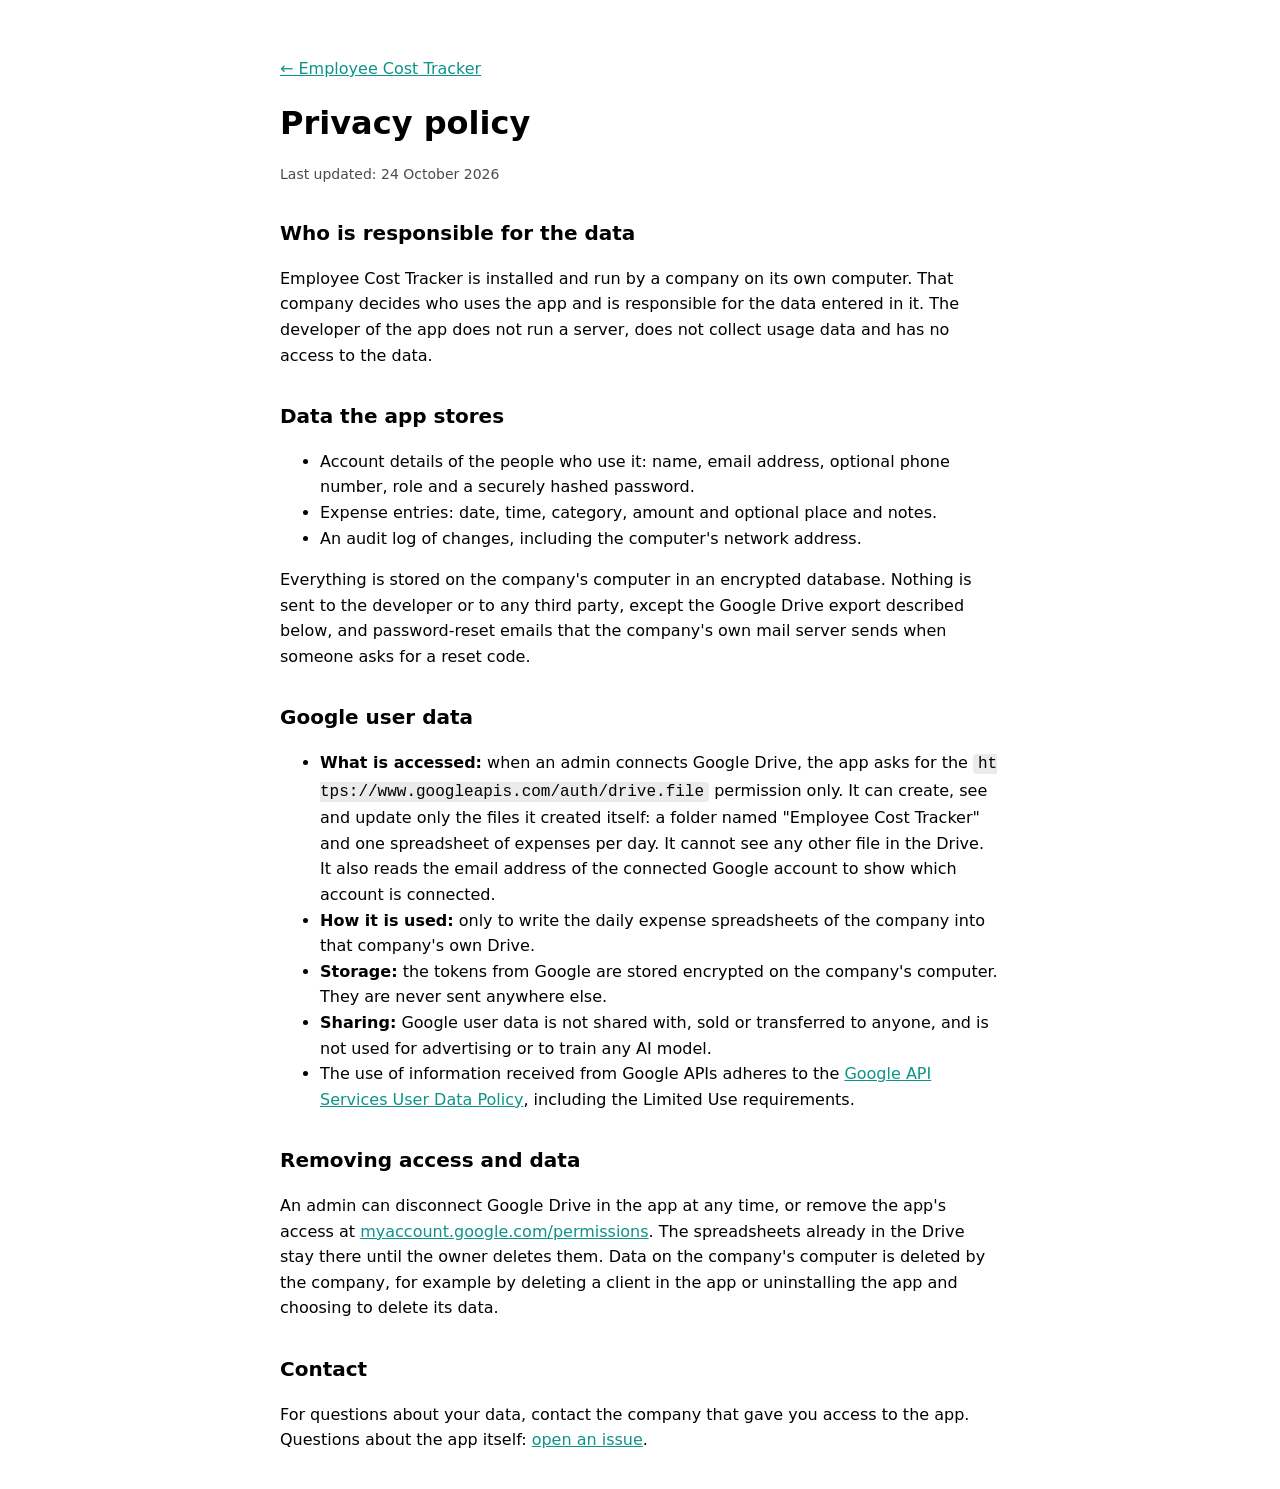
==== privacy.html @ a2766a8f "Home page and privacy policy for the Google sign-in consent screen" ====
<!doctype html>
<html lang="en">
<head>
  <meta charset="utf-8">
  <meta name="viewport" content="width=device-width, initial-scale=1">
  <title>Privacy policy · Employee Cost Tracker</title>
  <link rel="stylesheet" href="style.css">
</head>
<body>
  <main>
    <p><a href="./">← Employee Cost Tracker</a></p>
    <h1>Privacy policy</h1>
    <p class="muted">Last updated: 24 October 2026</p>

    <h2>Who is responsible for the data</h2>
    <p>Employee Cost Tracker is installed and run by a company on its own computer. That company decides
      who uses the app and is responsible for the data entered in it. The developer of the app does not run
      a server, does not collect usage data and has no access to the data.</p>

    <h2>Data the app stores</h2>
    <ul>
      <li>Account details of the people who use it: name, email address, optional phone number, role and a
        securely hashed password.</li>
      <li>Expense entries: date, time, category, amount and optional place and notes.</li>
      <li>An audit log of changes, including the computer's network address.</li>
    </ul>
    <p>Everything is stored on the company's computer in an encrypted database. Nothing is sent to the developer
      or to any third party, except the Google Drive export described below, and password-reset emails that
      the company's own mail server sends when someone asks for a reset code.</p>

    <h2>Google user data</h2>
    <ul>
      <li><strong>What is accessed:</strong> when an admin connects Google Drive, the app asks for the
        <code>https://www.googleapis.com/auth/drive.file</code> permission only. It can create, see and update
        only the files it created itself: a folder named "Employee Cost Tracker" and one spreadsheet of expenses
        per day. It cannot see any other file in the Drive. It also reads the email address of the connected
        Google account to show which account is connected.</li>
      <li><strong>How it is used:</strong> only to write the daily expense spreadsheets of the company into
        that company's own Drive.</li>
      <li><strong>Storage:</strong> the tokens from Google are stored encrypted on the company's
        computer. They are never sent anywhere else.</li>
      <li><strong>Sharing:</strong> Google user data is not shared with, sold or transferred to anyone, and
        is not used for advertising or to train any AI model.</li>
      <li>The use of information received from Google APIs adheres to the
        <a href="https://developers.google.com/terms/api-services-user-data-policy">Google API Services User Data
        Policy</a>, including the Limited Use requirements.</li>
    </ul>

    <h2>Removing access and data</h2>
    <p>An admin can disconnect Google Drive in the app at any time, or remove the app's access at
      <a href="https://myaccount.google.com/permissions">myaccount.google.com/permissions</a>. The spreadsheets
      already in the Drive stay there until the owner deletes them. Data on the company's computer is deleted
      by the company, for example by deleting a client in the app or uninstalling the app and choosing to
      delete its data.</p>

    <h2>Contact</h2>
    <p>For questions about your data, contact the company that gave you access to the app. Questions about the
      app itself: <a href="https://github.com/z4kir/ect-site/issues">open an issue</a>.</p>
  </main>
</body>
</html>
---- style.css ----
:root { color-scheme: light dark; --accent: #0d9488; }
body { margin: 0; font: 16px/1.6 system-ui, "Segoe UI", sans-serif; background: Canvas; color: CanvasText; }
main { max-width: 720px; margin: 0 auto; padding: 40px 16px 24px; }
footer { max-width: 720px; margin: 0 auto; padding: 0 16px 40px; opacity: .75; font-size: 14px; }
h1 { margin: 0 0 8px; font-size: 32px; }
h2 { margin-top: 32px; font-size: 20px; }
.lead { font-size: 18px; opacity: .85; }
.muted { opacity: .7; font-size: 14px; }
a { color: var(--accent); }
code { background: color-mix(in srgb, CanvasText 8%, transparent); padding: 1px 5px; border-radius: 4px; word-break: break-all; }
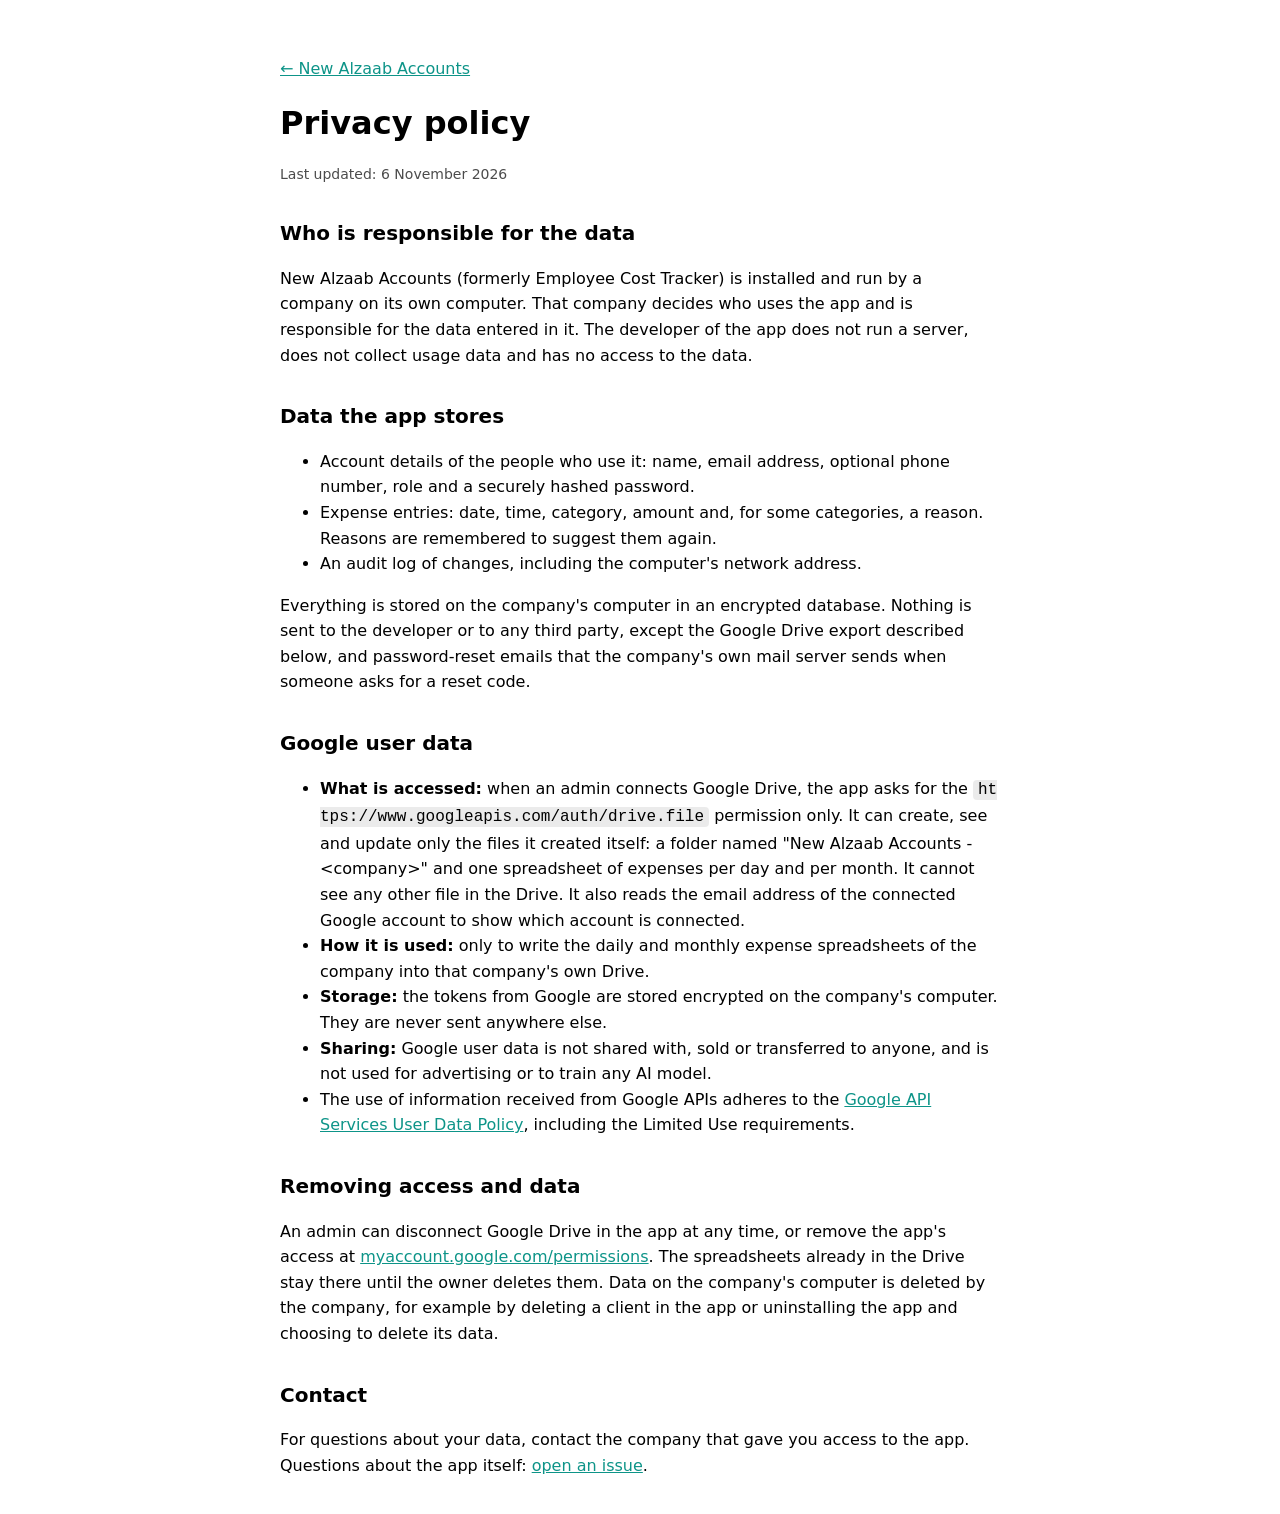
==== commit 8cb9f152: "Rename to New Alzaab Accounts; download section linking the latest release" ====
--- a/privacy.html
+++ b/privacy.html
@@ -3,17 +3,17 @@
 <head>
   <meta charset="utf-8">
   <meta name="viewport" content="width=device-width, initial-scale=1">
-  <title>Privacy policy · Employee Cost Tracker</title>
+  <title>Privacy policy · New Alzaab Accounts</title>
   <link rel="stylesheet" href="style.css">
 </head>
 <body>
   <main>
-    <p><a href="./">← Employee Cost Tracker</a></p>
+    <p><a href="./">← New Alzaab Accounts</a></p>
     <h1>Privacy policy</h1>
-    <p class="muted">Last updated: 24 October 2026</p>
+    <p class="muted">Last updated: 6 November 2026</p>
 
     <h2>Who is responsible for the data</h2>
-    <p>Employee Cost Tracker is installed and run by a company on its own computer. That company decides
+    <p>New Alzaab Accounts (formerly Employee Cost Tracker) is installed and run by a company on its own computer. That company decides
       who uses the app and is responsible for the data entered in it. The developer of the app does not run
       a server, does not collect usage data and has no access to the data.</p>
 
@@ -21,7 +21,8 @@
     <ul>
       <li>Account details of the people who use it: name, email address, optional phone number, role and a
         securely hashed password.</li>
-      <li>Expense entries: date, time, category, amount and optional place and notes.</li>
+      <li>Expense entries: date, time, category, amount and, for some categories, a reason. Reasons are remembered
+        to suggest them again.</li>
       <li>An audit log of changes, including the computer's network address.</li>
     </ul>
     <p>Everything is stored on the company's computer in an encrypted database. Nothing is sent to the developer
@@ -32,10 +33,10 @@
     <ul>
       <li><strong>What is accessed:</strong> when an admin connects Google Drive, the app asks for the
         <code>https://www.googleapis.com/auth/drive.file</code> permission only. It can create, see and update
-        only the files it created itself: a folder named "Employee Cost Tracker" and one spreadsheet of expenses
-        per day. It cannot see any other file in the Drive. It also reads the email address of the connected
+        only the files it created itself: a folder named "New Alzaab Accounts - &lt;company&gt;" and one spreadsheet
+        of expenses per day and per month. It cannot see any other file in the Drive. It also reads the email address of the connected
         Google account to show which account is connected.</li>
-      <li><strong>How it is used:</strong> only to write the daily expense spreadsheets of the company into
+      <li><strong>How it is used:</strong> only to write the daily and monthly expense spreadsheets of the company into
         that company's own Drive.</li>
       <li><strong>Storage:</strong> the tokens from Google are stored encrypted on the company's
         computer. They are never sent anywhere else.</li>
--- a/style.css
+++ b/style.css
@@ -7,4 +7,7 @@
 .lead { font-size: 18px; opacity: .85; }
 .muted { opacity: .7; font-size: 14px; }
 a { color: var(--accent); }
+.button { display: inline-block; padding: 10px 18px; border-radius: 8px; background: var(--accent); color: #fff;
+  font-weight: 600; text-decoration: none; }
+.button:hover { filter: brightness(1.1); }
 code { background: color-mix(in srgb, CanvasText 8%, transparent); padding: 1px 5px; border-radius: 4px; word-break: break-all; }
